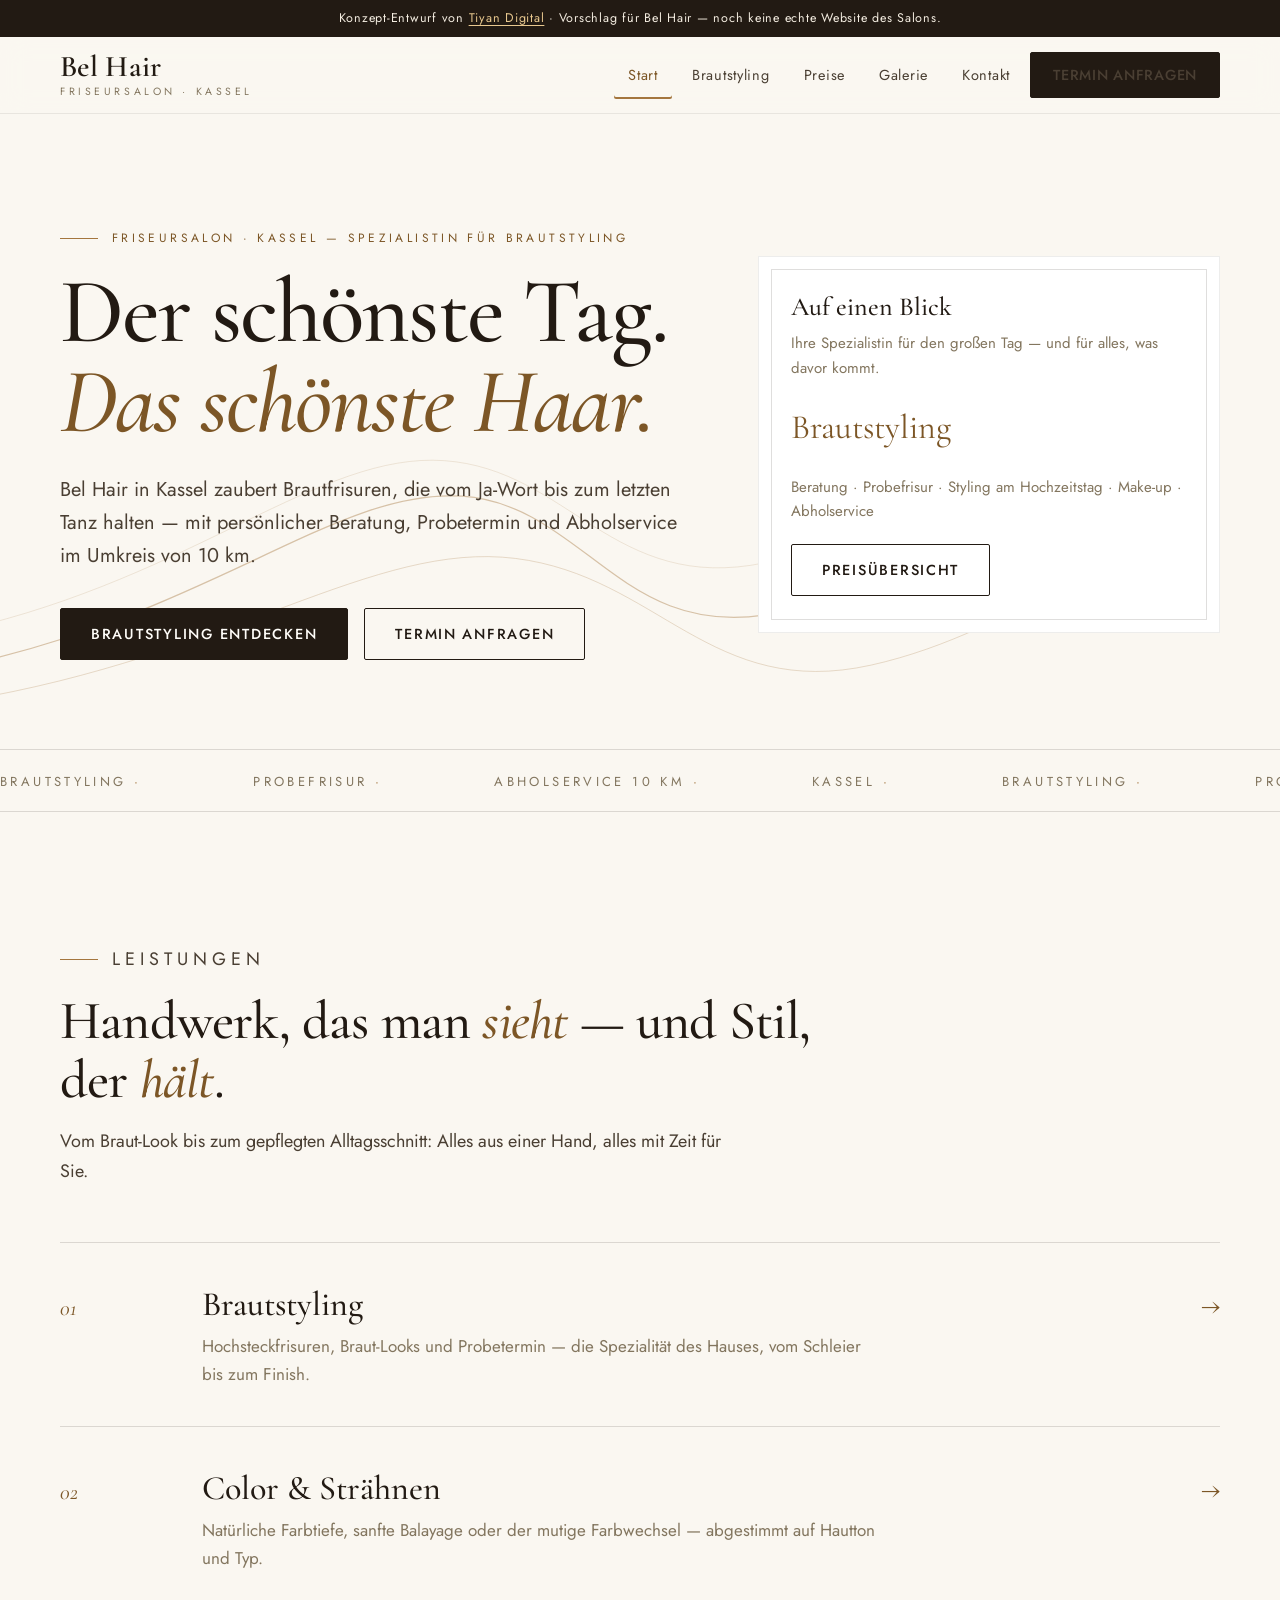
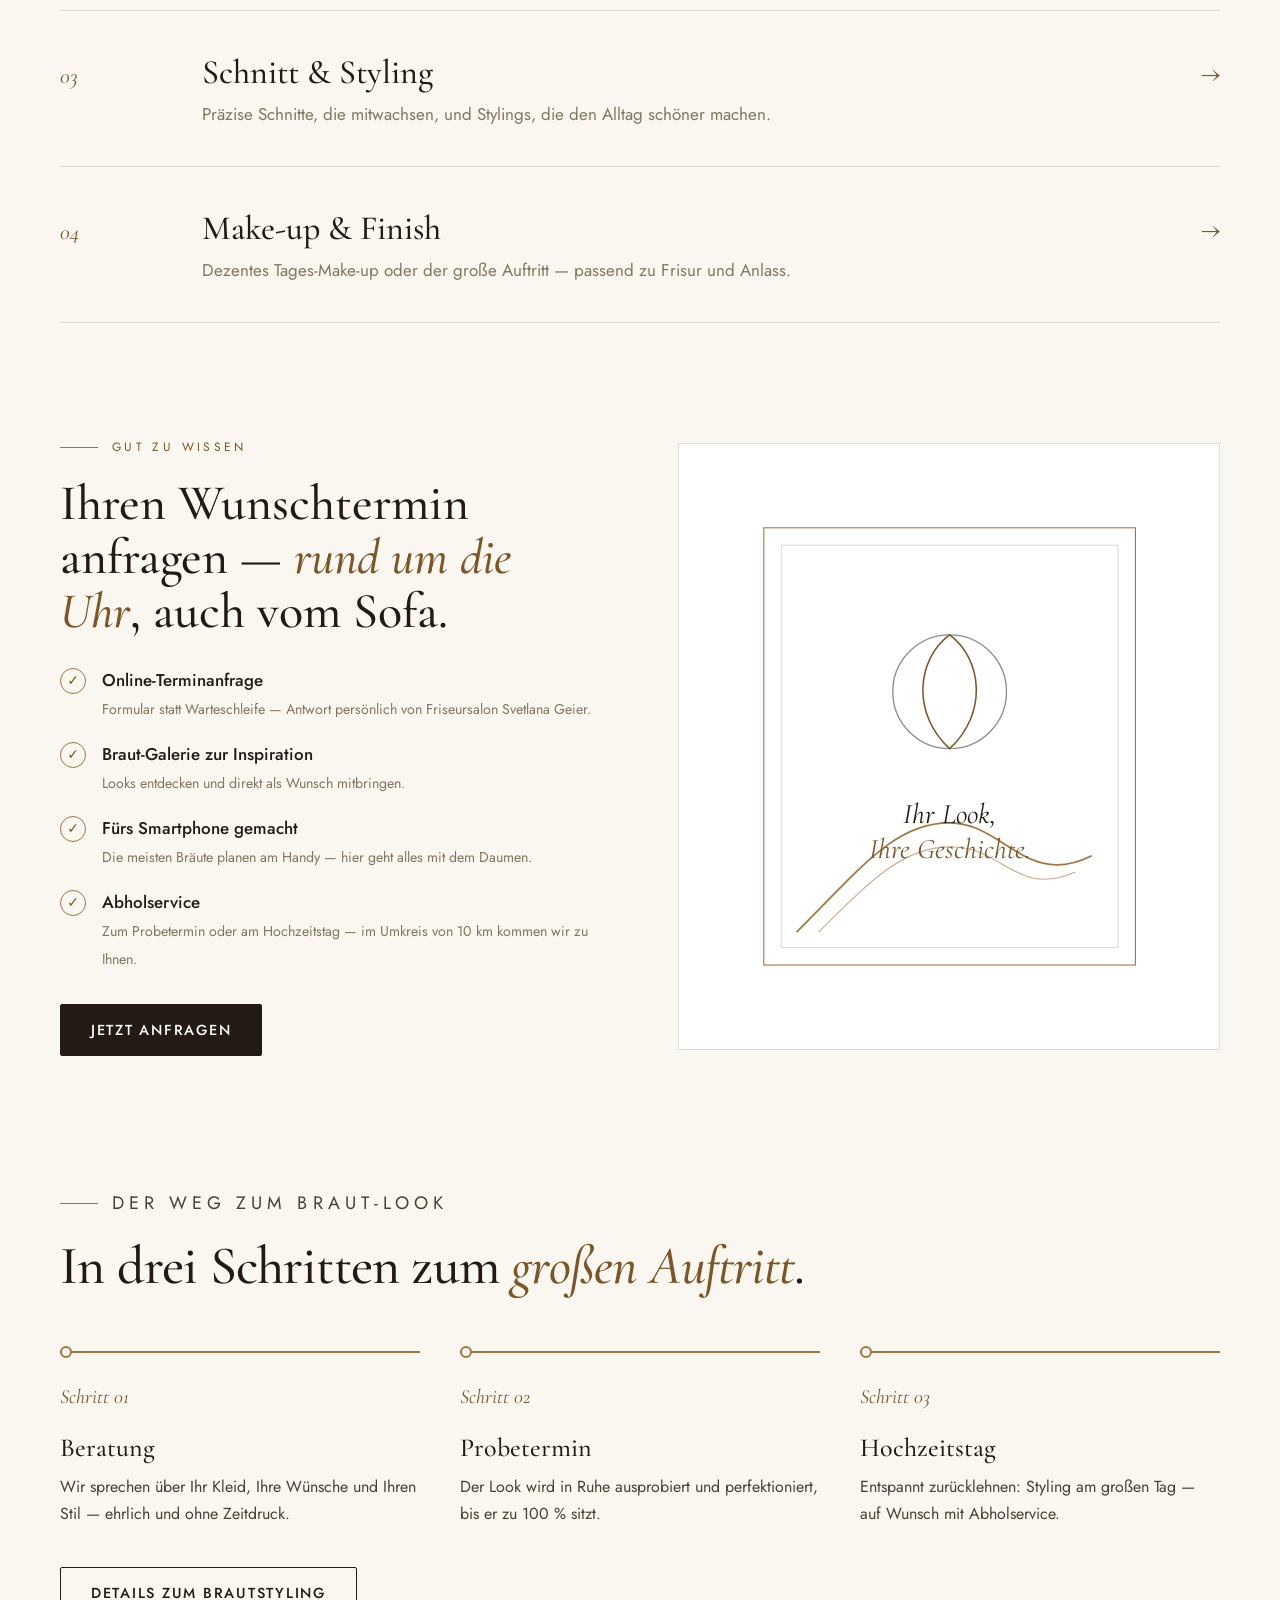
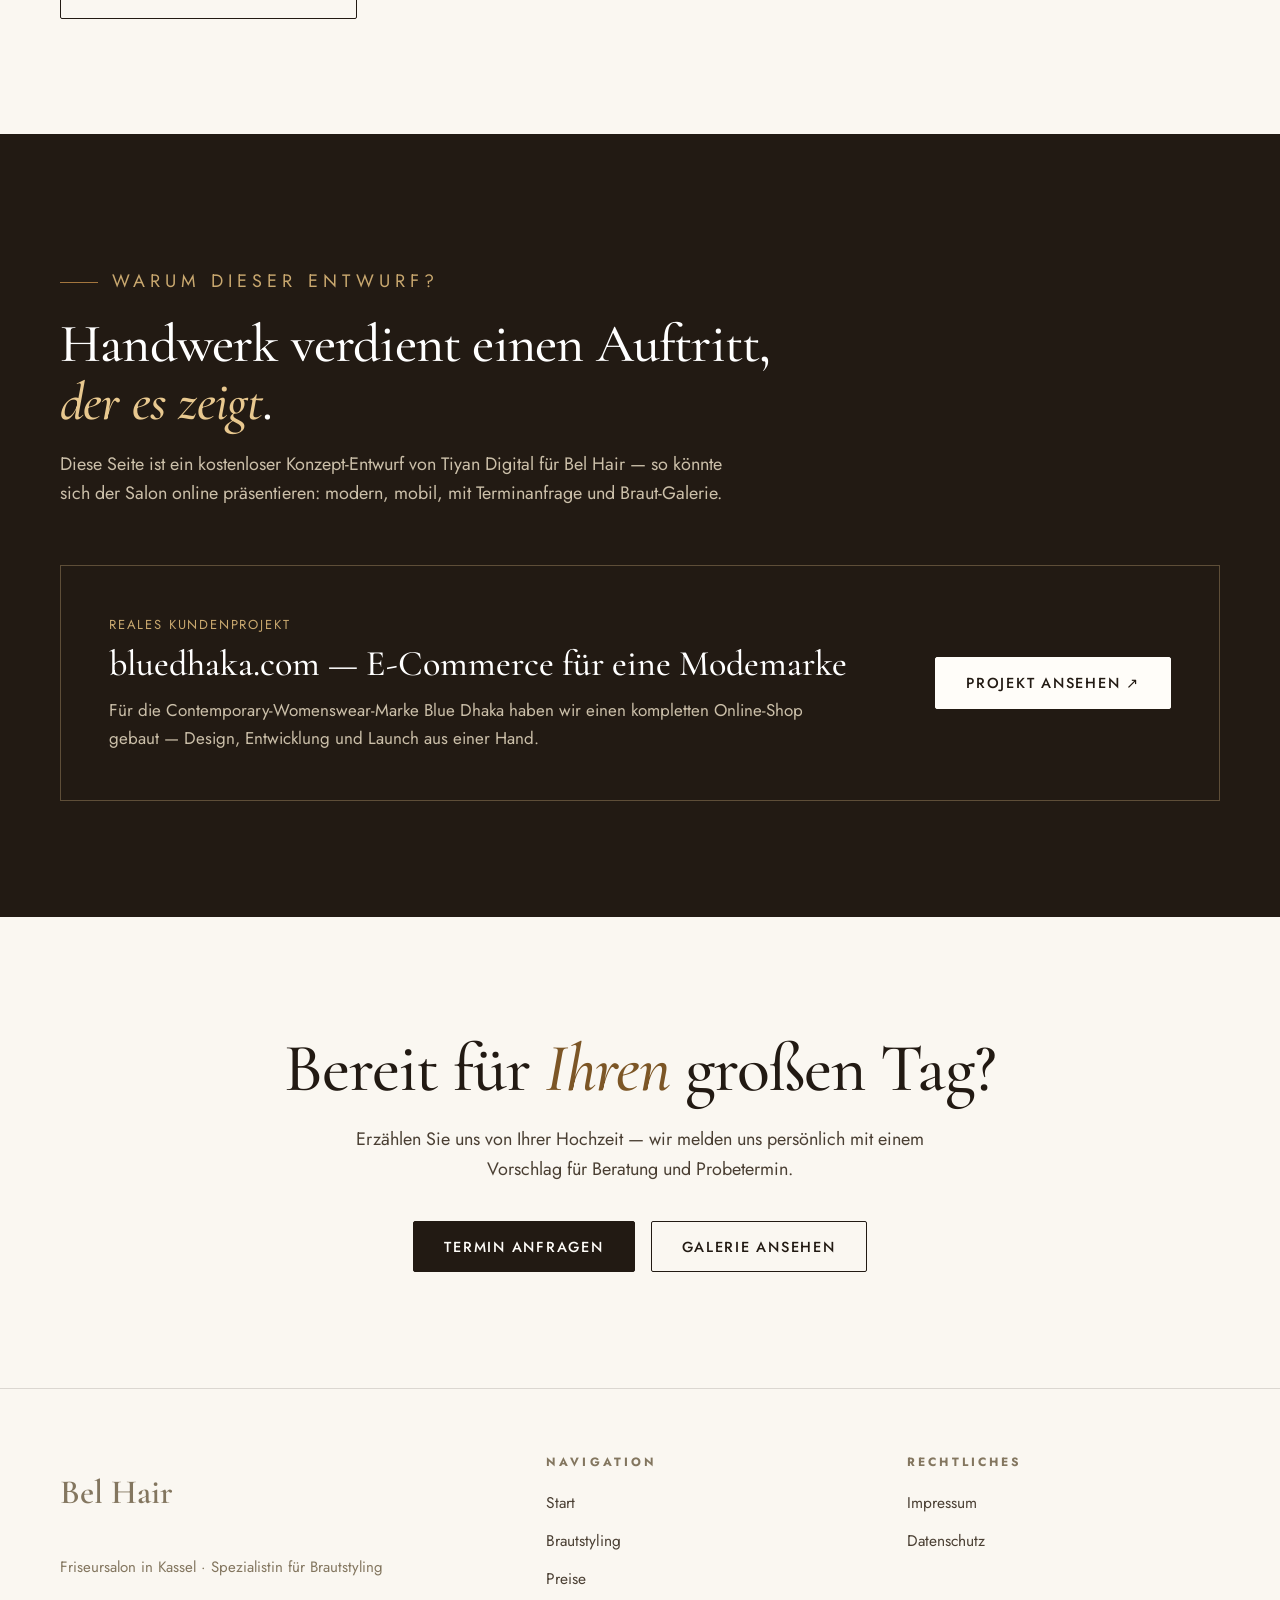
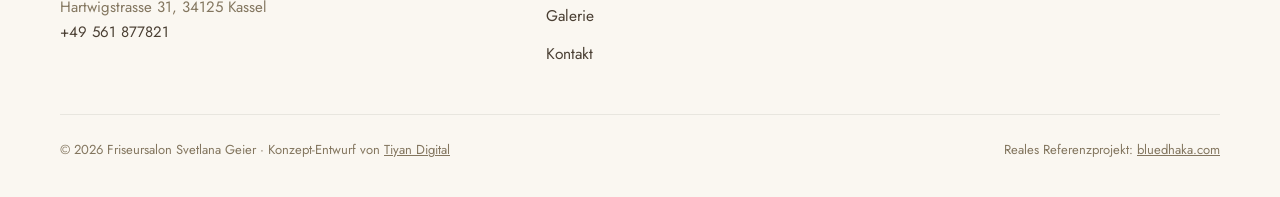
==== index.html @ 2c3a8750 "Bel Hair Kassel proposal site — bridal redesign demo (Tiyan Digital concept)" ====
<!DOCTYPE html>
<html lang="de">
<head>
<meta charset="UTF-8">
<meta name="viewport" content="width=device-width, initial-scale=1.0">
<title>{{BRAND}} — Brautstyling & Friseursalon in Kassel</title>
<meta name="description" content="Bel Hair in Kassel: Spezialistin für Brautstyling. Hochsteckfrisuren, Color und Styling mit persönlicher Beratung, Probetermin und Abholservice im Umkreis von 10 km.">
<link rel="preconnect" href="https://fonts.googleapis.com">
<link rel="preconnect" href="https://fonts.gstatic.com" crossorigin>
<link href="https://fonts.googleapis.com/css2?family=Cormorant+Garamond:ital,wght@0,500;0,600;1,500;1,600&family=Jost:wght@400;500;600&display=swap" rel="stylesheet">
<link rel="stylesheet" href="assets/css/style.css">
</head>
<body>

<div class="concept-bar">
  Konzept-Entwurf von <a href="https://tiyandegital.com" rel="noopener">Tiyan Digital</a> · Vorschlag für <span data-brand="name">Bel Hair</span> — noch keine echte Website des Salons.
</div>

<header class="site-header">
  <div class="wrap bar">
    <a class="brand" href="index.html" aria-label="Zur Startseite">
      <span class="name" data-brand="name">Bel Hair</span>
      <span class="sub">Friseursalon · Kassel</span>
    </a>
    <button class="nav-toggle" aria-expanded="false" aria-controls="mainnav" aria-label="Menü öffnen">
      <span></span><span></span><span></span>
    </button>
    <nav class="nav" id="mainnav" aria-label="Hauptnavigation">
      <a href="index.html" aria-current="page">Start</a>
      <a href="brautstyling.html">Brautstyling</a>
      <a href="preise.html">Preise</a>
      <a href="galerie.html">Galerie</a>
      <a href="kontakt.html">Kontakt</a>
      <a class="btn" href="kontakt.html#termin">Termin anfragen</a>
    </nav>
  </div>
</header>

<main>
  <!-- ============ HERO — "Der Schleier" ============ -->
  <section class="hero" aria-label="Willkommen">
    <svg class="hero-veil" viewBox="0 0 1440 700" preserveAspectRatio="xMidYMid slice" aria-hidden="true">
      <path d="M-40,620 C240,560 380,420 520,430 C660,440 700,600 880,560 C1060,520 1180,380 1480,360"/>
      <path d="M-40,660 C260,610 420,480 580,500 C740,520 800,660 980,620 C1160,580 1280,450 1480,430"/>
      <path d="M-40,580 C220,520 360,380 500,390 C640,400 690,540 860,505 C1030,470 1150,330 1480,310"/>
    </svg>
    <div class="wrap hero-grid">
      <div>
        <p class="eyebrow reveal">Friseursalon · Kassel — Spezialistin für Brautstyling</p>
        <h1 class="reveal" data-d="1">Der schönste Tag.<br><em>Das schönste Haar.</em></h1>
        <p class="lede reveal" data-d="2"><span data-brand="name">Bel Hair</span> in Kassel zaubert Brautfrisuren, die vom Ja-Wort bis zum letzten Tanz halten — mit persönlicher Beratung, Probetermin und Abholservice im Umkreis von <span data-brand="pickup">10 km</span>.</p>
        <div class="hero-ctas reveal" data-d="3">
          <a class="btn" href="brautstyling.html">Brautstyling entdecken</a>
          <a class="btn btn--ghost" href="kontakt.html#termin">Termin anfragen</a>
        </div>
      </div>
      <aside class="hero-card reveal" data-d="2" aria-label="Auf einen Blick">
        <span class="frame" aria-hidden="true"></span>
        <h3>Auf einen Blick</h3>
        <p>Ihre Spezialistin für den großen Tag — und für alles, was davor kommt.</p>
        <p class="big">Brautstyling</p>
        <p>Beratung · Probefrisur · Styling am Hochzeitstag · Make-up · Abholservice</p>
        <a class="btn btn--ghost" href="preise.html">Preisübersicht</a>
      </aside>
    </div>
  </section>

  <!-- ============ quiet strip ============ -->
  <div class="strip" aria-hidden="true">
    <div class="track">
      <span>Brautstyling <i>·</i></span><span>Probefrisur <i>·</i></span><span>Abholservice <span data-brand="pickup">10 km</span> <i>·</i></span><span>Kassel <i>·</i></span>
      <span>Brautstyling <i>·</i></span><span>Probefrisur <i>·</i></span><span>Abholservice <span data-brand="pickup">10 km</span> <i>·</i></span><span>Kassel <i>·</i></span>
    </div>
  </div>

  <!-- ============ LEISTUNGEN ============ -->
  <section aria-label="Leistungen">
    <div class="wrap">
      <div class="sec-head reveal">
        <p class="eyebrow">Leistungen</p>
        <h2>Handwerk, das man <em>sieht</em> — und Stil, der <em>hält</em>.</h2>
        <p>Vom Braut-Look bis zum gepflegten Alltagsschnitt: Alles aus einer Hand, alles mit Zeit für Sie.</p>
      </div>
      <div class="svc reveal">
        <a class="svc-row" href="brautstyling.html">
          <span class="svc-num">01</span>
          <div><h3>Brautstyling</h3><p>Hochsteckfrisuren, Braut-Looks und Probetermin — die Spezialität des Hauses, vom Schleier bis zum Finish.</p></div>
          <span class="svc-arrow" aria-hidden="true">→</span>
        </a>
        <a class="svc-row" href="preise.html">
          <span class="svc-num">02</span>
          <div><h3>Color &amp; Strähnen</h3><p>Natürliche Farbtiefe, sanfte Balayage oder der mutige Farbwechsel — abgestimmt auf Hautton und Typ.</p></div>
          <span class="svc-arrow" aria-hidden="true">→</span>
        </a>
        <a class="svc-row" href="preise.html">
          <span class="svc-num">03</span>
          <div><h3>Schnitt &amp; Styling</h3><p>Präzise Schnitte, die mitwachsen, und Stylings, die den Alltag schöner machen.</p></div>
          <span class="svc-arrow" aria-hidden="true">→</span>
        </a>
        <a class="svc-row" href="brautstyling.html#makeup">
          <span class="svc-num">04</span>
          <div><h3>Make-up &amp; Finish</h3><p>Dezentes Tages-Make-up oder der große Auftritt — passend zu Frisur und Anlass.</p></div>
          <span class="svc-arrow" aria-hidden="true">→</span>
        </a>
      </div>
    </div>
  </section>

  <!-- ============ WARUM MODERN / MOBIL ============ -->
  <section aria-label="Gut zu wissen" style="padding-top:0">
    <div class="wrap split">
      <div class="reveal">
        <p class="eyebrow">Gut zu wissen</p>
        <h2 style="font-size:clamp(32px,4.2vw,50px)">Ihren Wunschtermin anfragen — <em style="font-style:italic;color:var(--accent-deep)">rund um die Uhr</em>, auch vom Sofa.</h2>
        <ul class="check-list">
          <li><span class="tick" aria-hidden="true">✓</span><div><strong>Online-Terminanfrage</strong><small>Formular statt Warteschleife — Antwort persönlich von <span data-brand="legal">Svetlana Geier</span>.</small></div></li>
          <li><span class="tick" aria-hidden="true">✓</span><div><strong>Braut-Galerie zur Inspiration</strong><small>Looks entdecken und direkt als Wunsch mitbringen.</small></div></li>
          <li><span class="tick" aria-hidden="true">✓</span><div><strong>Fürs Smartphone gemacht</strong><small>Die meisten Bräute planen am Handy — hier geht alles mit dem Daumen.</small></div></li>
          <li><span class="tick" aria-hidden="true">✓</span><div><strong>Abholservice</strong><small>Zum Probetermin oder am Hochzeitstag — im Umkreis von <span data-brand="pickup">10 km</span> kommen wir zu Ihnen.</small></div></li>
        </ul>
        <p style="margin-top:32px"><a class="btn" href="kontakt.html#termin">Jetzt anfragen</a></p>
      </div>
      <div class="art reveal" data-d="1" aria-hidden="true">
        <svg viewBox="0 0 400 460">
          <rect x="30" y="30" width="340" height="400" fill="none" stroke="#a4763e" stroke-width="1"/>
          <rect x="46" y="46" width="308" height="368" fill="none" stroke="#221a13" stroke-opacity=".15"/>
          <path d="M60,400 C120,340 150,300 200,300 C250,300 270,360 330,330" fill="none" stroke="#a4763e" stroke-width="1.6"/>
          <path d="M80,400 C130,350 160,320 205,322 C250,324 262,368 315,345" fill="none" stroke="#a4763e" stroke-width="1" opacity=".6"/>
          <circle cx="200" cy="180" r="52" fill="none" stroke="#221a13" stroke-width="1.2" opacity=".5"/>
          <path d="M200,128 C170,150 165,200 200,232 C235,200 230,150 200,128 Z" fill="none" stroke="#7c5626" stroke-width="1.4"/>
          <text x="200" y="300" text-anchor="middle" font-family="Cormorant Garamond, Georgia, serif" font-size="26" font-style="italic" fill="#221a13">Ihr Look,</text>
          <text x="200" y="332" text-anchor="middle" font-family="Cormorant Garamond, Georgia, serif" font-size="26" font-style="italic" fill="#7c5626">Ihre Geschichte.</text>
        </svg>
      </div>
    </div>
  </section>

  <!-- ============ ABLAUF teaser ============ -->
  <section aria-label="So läuft es ab" style="padding-top:0">
    <div class="wrap">
      <div class="sec-head reveal">
        <p class="eyebrow">Der Weg zum Braut-Look</p>
        <h2>In drei Schritten zum <em>großen Auftritt</em>.</h2>
      </div>
      <div class="steps">
        <div class="step reveal"><p class="n">Schritt 01</p><h3>Beratung</h3><p>Wir sprechen über Ihr Kleid, Ihre Wünsche und Ihren Stil — ehrlich und ohne Zeitdruck.</p></div>
        <div class="step reveal" data-d="1"><p class="n">Schritt 02</p><h3>Probetermin</h3><p>Der Look wird in Ruhe ausprobiert und perfektioniert, bis er zu 100&nbsp;% sitzt.</p></div>
        <div class="step reveal" data-d="2"><p class="n">Schritt 03</p><h3>Hochzeitstag</h3><p>Entspannt zurücklehnen: Styling am großen Tag — auf Wunsch mit Abholservice.</p></div>
      </div>
      <p class="reveal" style="margin-top:40px"><a class="btn btn--ghost" href="brautstyling.html">Details zum Brautstyling</a></p>
    </div>
  </section>

  <!-- ============ PROOF ============ -->
  <section class="proof" aria-label="Über diesen Entwurf">
    <div class="wrap">
      <div class="sec-head reveal">
        <p class="eyebrow" style="color:#c9a86f">Warum dieser Entwurf?</p>
        <h2>Handwerk verdient einen Auftritt, <em>der es zeigt</em>.</h2>
        <p>Diese Seite ist ein kostenloser Konzept-Entwurf von Tiyan Digital für <span data-brand="name">Bel Hair</span> — so könnte sich der Salon online präsentieren: modern, mobil, mit Terminanfrage und Braut-Galerie.</p>
      </div>
      <div class="proof-card reveal">
        <div>
          <span class="src">Reales Kundenprojekt</span>
          <h3>bluedhaka.com — E-Commerce für eine Modemarke</h3>
          <p>Für die Contemporary-Womenswear-Marke Blue Dhaka haben wir einen kompletten Online-Shop gebaut — Design, Entwicklung und Launch aus einer Hand.</p>
        </div>
        <a class="btn btn--light" href="https://bluedhaka.com" target="_blank" rel="noopener">Projekt ansehen ↗</a>
      </div>
    </div>
  </section>

  <!-- ============ FINAL CTA ============ -->
  <section class="final" aria-label="Kontakt aufnehmen">
    <div class="wrap">
      <h2 class="reveal">Bereit für <em>Ihren</em> großen Tag?</h2>
      <p class="reveal" data-d="1">Erzählen Sie uns von Ihrer Hochzeit — wir melden uns persönlich mit einem Vorschlag für Beratung und Probetermin.</p>
      <div class="row reveal" data-d="2">
        <a class="btn" href="kontakt.html#termin">Termin anfragen</a>
        <a class="btn btn--ghost" href="galerie.html">Galerie ansehen</a>
      </div>
    </div>
  </section>
</main>

<footer>
  <div class="wrap">
    <div class="foot-grid">
      <div class="foot-brand">
        <p class="name" data-brand="name">Bel Hair</p>
        <p data-brand="tagline">Friseursalon in Kassel · Spezialistin für Brautstyling</p>
        <p style="margin-top:16px"><span data-brand="address">Hartwigstrasse 31</span>, <span data-brand="city">34125 Kassel</span><br><a href="tel:+49561877821" data-brand="phone">+49 561 877821</a></p>
      </div>
      <div>
        <h4>Navigation</h4>
        <ul>
          <li><a href="index.html">Start</a></li>
          <li><a href="brautstyling.html">Brautstyling</a></li>
          <li><a href="preise.html">Preise</a></li>
          <li><a href="galerie.html">Galerie</a></li>
          <li><a href="kontakt.html">Kontakt</a></li>
        </ul>
      </div>
      <div>
        <h4>Rechtliches</h4>
        <ul>
          <li><a href="impressum.html">Impressum</a></li>
          <li><a href="datenschutz.html">Datenschutz</a></li>
        </ul>
      </div>
    </div>
    <div class="foot-base">
      <span>© <span data-year>2026</span> <span data-brand="legal">Friseursalon Svetlana Geier</span> · Konzept-Entwurf von <a href="https://tiyandegital.com" rel="noopener">Tiyan Digital</a></span>
      <span>Reales Referenzprojekt: <a href="https://bluedhaka.com" target="_blank" rel="noopener">bluedhaka.com</a></span>
    </div>
  </div>
</footer>

<script src="assets/js/config.js"></script>
<script src="assets/js/main.js"></script>
</body>
</html>
---- assets/css/style.css ----
/* ============================================================
   Bel Hair — Friseursalon Kassel · Konzept-Entwurf (Tiyan Digital)
   Design tokens + shared styles.
   Mood: romantic editorial elegance. Signature: hand-drawn gold
   line-art ("Der Schleier") over oversized italic serif type.
   ============================================================ */

:root{
  /* colour tokens — 1 bg + 1 fg + 2 greys + 1 accent */
  --bg:        #faf7f1;   /* ivory */
  --surface:   #ffffff;
  --ink:       #221a13;   /* warm near-black */
  --ink-soft:  #4a3f33;
  --muted:     #83765f;
  --line:      rgba(34,26,19,.14);
  --line-soft: rgba(34,26,19,.08);
  --accent:    #a4763e;   /* bronze gold — decorative only */
  --accent-deep:#7c5626;  /* bronze gold — text-safe (≥4.5:1 on ivory) */
  --accent-ink:#fffdf9;
  --good:      #3f6b4f;

  /* type */
  --font-display: "Cormorant Garamond", "Playfair Display", Georgia, "Times New Roman", serif;
  --font-body: "Jost", "Segoe UI", system-ui, -apple-system, sans-serif;

  /* spacing */
  --pad: 24px;
  --section-y: clamp(72px, 9vw, 128px);
  --radius: 2px; /* sharp editorial corners */

  /* motion */
  --ease-out: cubic-bezier(0.16, 1, 0.3, 1);
  --ease-state: cubic-bezier(0.4, 0, 0.2, 1);
}

/* ---------- reset / base ---------- */
*,*::before,*::after{ box-sizing:border-box; }
html{ scroll-behavior:smooth; }
html,body{ overflow-x:clip; }
body{
  margin:0;
  background:var(--bg);
  color:var(--ink);
  font-family:var(--font-body);
  font-size:17px;
  line-height:1.65;
  -webkit-font-smoothing:antialiased;
}
::selection{ background:var(--accent); color:#fff; }
img,svg{ max-width:100%; display:block; }
a{ color:inherit; }
h1,h2,h3{ font-family:var(--font-display); font-weight:500; line-height:1.08; margin:0; }
p{ margin:0 0 1em; }
p:last-child{ margin-bottom:0; }

/* ---------- layout primitives ---------- */
.wrap{ width:min(1160px, 100% - 48px); margin-inline:auto; }
section{ padding-block:var(--section-y); }
.eyebrow{
  font-family:var(--font-body); font-size:12px; letter-spacing:.28em;
  text-transform:uppercase; color:var(--accent-deep); margin-bottom:18px;
  display:flex; align-items:center; gap:14px;
}
.eyebrow::before{ content:""; width:38px; height:1px; background:var(--accent); flex:none; }

/* ---------- concept banner (proposal label — remove when live) ---------- */
.concept-bar{
  background:var(--ink); color:#f4ede1;
  font-size:12.5px; letter-spacing:.06em; text-align:center;
  padding:9px 16px; line-height:1.5;
}
.concept-bar a{ color:#e8c88f; text-decoration:underline; text-underline-offset:3px; }

/* ---------- header ---------- */
.site-header{
  position:sticky; top:0; z-index:50;
  background:color-mix(in srgb, var(--bg) 88%, transparent);
  backdrop-filter:blur(14px); -webkit-backdrop-filter:blur(14px);
  border-bottom:1px solid var(--line-soft);
}
.site-header .bar{
  display:flex; align-items:center; justify-content:space-between;
  gap:16px; padding-block:14px;
}
.brand{ text-decoration:none; display:flex; flex-direction:column; line-height:1; }
.brand .name{ font-family:var(--font-display); font-size:30px; font-weight:600; letter-spacing:.01em; }
.brand .sub{ font-size:10.5px; letter-spacing:.34em; text-transform:uppercase; color:var(--muted); margin-top:5px; }
.nav{ display:flex; align-items:center; gap:6px; }
.nav a{
  text-decoration:none; font-size:14.5px; letter-spacing:.05em;
  padding:12px 14px; border-radius:2px; color:var(--ink-soft);
}
.nav a:hover{ color:var(--ink); background:rgba(34,26,19,.05); }
.nav a[aria-current="page"]{ color:var(--accent-deep); box-shadow:inset 0 -2px 0 var(--accent); }
.btn{
  display:inline-flex; align-items:center; justify-content:center; gap:10px;
  min-height:48px; padding:13px 30px;
  background:var(--ink); color:var(--accent-ink);
  font-size:14.5px; letter-spacing:.12em; text-transform:uppercase; text-decoration:none;
  border:1px solid var(--ink); border-radius:var(--radius);
  transition:transform .25s var(--ease-state), background .25s var(--ease-state), color .25s var(--ease-state);
  cursor:pointer; font-family:var(--font-body); font-weight:500;
}
.btn:hover{ background:transparent; color:var(--ink); transform:translateY(-1px); }
.btn:active{ transform:scale(.97); }
.btn--ghost{ background:transparent; color:var(--ink); }
.btn--ghost:hover{ background:var(--ink); color:var(--accent-ink); }
.btn--light{ background:var(--accent-ink); color:var(--ink); border-color:var(--accent-ink); }
.btn--light:hover{ background:transparent; color:var(--accent-ink); }
.nav .btn{ min-height:44px; padding:10px 22px; }
.nav-toggle{ display:none; background:none; border:0; padding:12px; cursor:pointer; }
.nav-toggle span{ display:block; width:24px; height:2px; background:var(--ink); margin:5px 0; transition:.3s var(--ease-state); }

/* ---------- hero (index) — "Der Schleier" signature ---------- */
.hero{
  position:relative; overflow:hidden;
  padding-block:clamp(64px, 9vw, 130px) clamp(56px, 7vw, 110px);
}
.hero-veil{
  position:absolute; inset:0; pointer-events:none; opacity:.55;
}
.hero-veil path{
  fill:none; stroke:var(--accent); stroke-width:1.4; opacity:.75;
  stroke-dasharray:1200; stroke-dashoffset:1200;
  animation:draw 3.2s var(--ease-out) .3s forwards;
}
.hero-veil path:nth-child(2){ animation-delay:.8s; stroke-width:1; opacity:.5; }
.hero-veil path:nth-child(3){ animation-delay:1.2s; stroke-width:.8; opacity:.4; }
@keyframes draw{ to{ stroke-dashoffset:0; } }
.hero-grid{ position:relative; display:grid; grid-template-columns:1.25fr .9fr; gap:56px; align-items:center; }
.hero h1{
  font-size:clamp(44px, 7.2vw, 92px);
  letter-spacing:-0.02em; line-height:.98; font-weight:500;
}
.hero h1 em{ font-style:italic; color:var(--accent-deep); }
.hero .lede{ font-size:clamp(17px, 1.6vw, 20px); color:var(--ink-soft); max-width:34em; margin:26px 0 36px; }
.hero-ctas{ display:flex; gap:16px; flex-wrap:wrap; }
.hero-card{
  background:var(--surface); border:1px solid var(--line-soft);
  padding:36px 32px; position:relative;
}
.hero-card .frame{ position:absolute; inset:12px; border:1px solid var(--line); pointer-events:none; }
.hero-card h3{ font-size:26px; margin-bottom:10px; }
.hero-card p{ color:var(--muted); font-size:15px; margin-bottom:20px; }
.hero-card .big{ font-family:var(--font-display); font-size:34px; color:var(--accent-deep); margin:4px 0 18px; }

/* quiet strip */
.strip{
  border-block:1px solid var(--line);
  padding:16px 0; overflow:hidden; white-space:nowrap;
}
.strip .track{ display:inline-flex; gap:56px; animation:marquee 26s linear infinite; }
.strip span{ font-size:13px; letter-spacing:.26em; text-transform:uppercase; color:var(--muted); }
.strip span i{ color:var(--accent); font-style:normal; margin-right:56px; }
@keyframes marquee{ to{ transform:translateX(-50%); } }

/* ---------- section headings ---------- */
.sec-head{ max-width:760px; margin-bottom:56px; }
.sec-head h2{ font-size:clamp(32px, 4.4vw, 54px); letter-spacing:-0.015em; }
.sec-head h2 em{ font-style:italic; color:var(--accent-deep); }
.sec-head p{ color:var(--ink-soft); margin-top:18px; font-size:18px; max-width:38em; }

/* ---------- numbered editorial services ---------- */
.svc{ border-top:1px solid var(--line); }
.svc-row{
  display:grid; grid-template-columns:110px 1fr auto; gap:32px; align-items:baseline;
  padding:38px 0; border-bottom:1px solid var(--line);
  text-decoration:none; transition:background .3s var(--ease-state), padding .3s var(--ease-state);
}
.svc-row:hover{ background:rgba(164,118,62,.06); }
.svc-num{ font-family:var(--font-display); font-size:22px; font-style:italic; color:var(--accent-deep); }
.svc-row h3{ font-size:clamp(24px, 3vw, 34px); margin-bottom:8px; }
.svc-row p{ color:var(--muted); max-width:40em; }
.svc-arrow{ font-family:var(--font-display); font-size:30px; color:var(--accent-deep); transition:transform .3s var(--ease-state); }
.svc-row:hover .svc-arrow{ transform:translateX(8px); }

/* ---------- split feature ---------- */
.split{ display:grid; grid-template-columns:1fr 1fr; gap:clamp(40px, 6vw, 90px); align-items:center; }
.split .art{
  border:1px solid var(--line); background:var(--surface);
  padding:clamp(28px, 4vw, 54px); position:relative; min-height:420px;
  display:flex; flex-direction:column; justify-content:center;
}
.split .art svg{ width:100%; height:auto; }
.check-list{ list-style:none; margin:28px 0 0; padding:0; display:grid; gap:18px; }
.check-list li{ display:flex; gap:16px; align-items:flex-start; }
.check-list .tick{
  flex:none; width:26px; height:26px; border:1px solid var(--accent);
  border-radius:50%; display:grid; place-items:center;
  color:var(--accent-deep); font-size:14px; margin-top:2px;
}
.check-list strong{ display:block; font-weight:500; }
.check-list small{ color:var(--muted); }

/* ---------- process timeline (golden thread) ---------- */
.steps{ display:grid; grid-template-columns:repeat(3, 1fr); gap:40px; margin-top:8px; }
.step{ border-top:2px solid var(--accent); padding-top:28px; position:relative; }
.step::before{
  content:""; position:absolute; top:-7px; left:0; width:12px; height:12px;
  border-radius:50%; background:var(--bg); border:2px solid var(--accent);
}
.step .n{ font-family:var(--font-display); font-style:italic; font-size:20px; color:var(--accent-deep); }
.step h3{ font-size:26px; margin:10px 0 12px; }
.step p{ color:var(--ink-soft); font-size:16px; }

/* ---------- packages ---------- */
.packages{ display:grid; grid-template-columns:repeat(3, 1fr); gap:28px; }
.pkg{
  background:var(--surface); border:1px solid var(--line-soft);
  padding:40px 34px; display:flex; flex-direction:column; position:relative;
}
.pkg--featured{ border:1px solid var(--accent); box-shadow:0 24px 60px -30px rgba(164,118,62,.45); }
.pkg .tag{
  position:absolute; top:-14px; left:34px; background:var(--ink); color:var(--accent-ink);
  font-size:11px; letter-spacing:.22em; text-transform:uppercase; padding:7px 14px;
}
.pkg .beispiel{
  display:inline-block; align-self:flex-start;
  font-size:11px; letter-spacing:.2em; text-transform:uppercase;
  color:var(--accent-deep); border:1px dashed var(--accent);
  padding:5px 12px; margin-bottom:18px; border-radius:20px;
}
.pkg h3{ font-size:30px; margin-bottom:6px; }
.pkg .for{ color:var(--muted); font-size:15px; margin-bottom:22px; }
.pkg ul{ list-style:none; margin:0 0 30px; padding:0; display:grid; gap:12px; font-size:15.5px; color:var(--ink-soft); }
.pkg ul li{ padding-left:26px; position:relative; }
.pkg ul li::before{ content:"—"; position:absolute; left:0; color:var(--accent); }
.pkg .btn{ margin-top:auto; }

/* ---------- price tables ---------- */
.notice{
  border:1px solid var(--accent); background:rgba(164,118,62,.08);
  padding:22px 26px; display:flex; gap:18px; align-items:flex-start; margin-bottom:48px;
}
.notice .mark{ flex:none; width:34px; height:34px; border-radius:50%; background:var(--accent); color:#fff; display:grid; place-items:center; font-family:var(--font-display); font-size:20px; font-style:italic; }
.notice p{ font-size:15.5px; color:var(--ink-soft); }
.notice strong{ color:var(--ink); }
.price-group{ margin-bottom:64px; }
.price-group h3{ font-size:30px; margin-bottom:6px; }
.price-group .g-sub{ color:var(--muted); margin-bottom:24px; font-size:15px; }
.price-row{
  display:flex; justify-content:space-between; align-items:baseline; gap:24px;
  padding:20px 4px; border-bottom:1px solid var(--line-soft); font-size:17px;
}
.price-row .what strong{ display:block; font-weight:500; }
.price-row .what small{ color:var(--muted); font-size:14px; }
.price-row .how{ font-family:var(--font-display); font-size:22px; color:var(--accent-deep); white-space:nowrap; }
.price-row .how small{ font-family:var(--font-body); font-size:11px; letter-spacing:.18em; text-transform:uppercase; color:var(--muted); display:block; text-align:right; }

/* ---------- gallery ---------- */
.gal-grid{ display:grid; grid-template-columns:repeat(3, 1fr); gap:24px; }
.gal-card{
  border:1px solid var(--line-soft); background:var(--surface);
  aspect-ratio:3/4; position:relative; overflow:hidden;
  display:flex; align-items:center; justify-content:center;
}
.gal-card svg{ position:absolute; inset:0; width:100%; height:100%; }
.gal-card .ph-label{
  position:absolute; left:16px; right:16px; bottom:16px;
  background:rgba(250,247,241,.92); border:1px solid var(--line);
  padding:12px 16px; font-size:13px; letter-spacing:.14em; text-transform:uppercase;
  color:var(--ink-soft); text-align:center;
}
.gal-card .ph-label b{ display:block; color:var(--accent-deep); font-size:11px; letter-spacing:.24em; margin-bottom:4px; font-weight:600; }
.gal-card--wide{ grid-column:span 2; aspect-ratio:auto; min-height:340px; }
.gal-note{ margin-top:36px; color:var(--muted); font-size:15px; max-width:60em; }

/* ---------- contact ---------- */
.contact-grid{ display:grid; grid-template-columns:.9fr 1.1fr; gap:clamp(40px,6vw,80px); align-items:start; }
.vcard{ background:var(--ink); color:#f2e9d8; padding:clamp(32px,4vw,52px); }
.vcard h2{ color:#fff; font-size:32px; margin-bottom:24px; }
.vcard dl{ margin:0; display:grid; gap:20px; font-size:16px; }
.vcard dt{ font-size:11px; letter-spacing:.26em; text-transform:uppercase; color:#c9a86f; margin-bottom:6px; }
.vcard dd{ margin:0; }
.vcard a{ color:#fff; text-decoration:none; border-bottom:1px solid rgba(201,168,111,.5); }
.vcard a:hover{ border-color:#c9a86f; }
.vcard .bignum{ font-family:var(--font-display); font-size:clamp(28px,3.4vw,40px); }
form.book{ background:var(--surface); border:1px solid var(--line-soft); padding:clamp(28px,4vw,48px); }
.field{ margin-bottom:22px; }
.field label{ display:block; font-size:13px; letter-spacing:.14em; text-transform:uppercase; color:var(--ink-soft); margin-bottom:8px; }
.field label .req{ color:var(--accent-deep); }
.field input,.field select,.field textarea{
  width:100%; font:inherit; font-size:16px; color:var(--ink);
  background:var(--bg); border:1px solid var(--line); border-radius:var(--radius);
  padding:14px 16px; transition:border-color .2s;
}
.field input:focus,.field select:focus,.field textarea:focus,
.field input:focus-visible,.field select:focus-visible,.field textarea:focus-visible{
  outline:2px solid var(--accent); outline-offset:2px; border-color:var(--accent);
}
.field .err{ display:none; color:#a33b2e; font-size:13.5px; margin-top:6px; }
.field.invalid .err{ display:block; }
.field.invalid input,.field.invalid textarea{ border-color:#a33b2e; }
.consent{ display:flex; gap:14px; align-items:flex-start; font-size:14.5px; color:var(--ink-soft); margin:26px 0; }
.consent input{ width:22px; height:22px; margin-top:2px; flex:none; accent-color:var(--accent-deep); }
.consent .err{ display:none; color:#a33b2e; font-size:13.5px; margin:6px 0 0; }
.consent.invalid .err{ display:block; }
.form-note{ font-size:13px; color:var(--muted); margin-top:16px; }
.form-ok{
  display:none; border:1px solid var(--accent); background:rgba(164,118,62,.08);
  padding:34px; text-align:center;
}
.form-ok.show{ display:block; }
.form-ok h3{ font-size:30px; margin-bottom:12px; }
.form-ok p{ color:var(--ink-soft); }

/* ---------- proof block ---------- */
.proof{ background:var(--ink); color:#f2e9d8; }
.proof .sec-head h2{ color:#fff; }
.proof .sec-head h2 em{ color:#e8c88f; font-style:italic; }
.proof .sec-head p{ color:#cbbfa9; }
.proof-card{
  border:1px solid rgba(232,200,143,.3); padding:clamp(28px,4vw,48px);
  display:grid; grid-template-columns:1fr auto; gap:32px; align-items:center;
}
.proof-card h3{ color:#fff; font-size:clamp(26px,3vw,36px); margin-bottom:12px; }
.proof-card p{ color:#cbbfa9; max-width:44em; }
.proof-card .src{ font-size:13px; letter-spacing:.14em; text-transform:uppercase; color:#c9a86f; margin-bottom:10px; display:block; }

/* ---------- final CTA ---------- */
.final{ text-align:center; }
.final h2{ font-size:clamp(36px,5.4vw,68px); letter-spacing:-0.015em; max-width:16em; margin:0 auto 20px; }
.final h2 em{ font-style:italic; color:var(--accent-deep); }
.final p{ color:var(--ink-soft); font-size:18px; max-width:34em; margin:0 auto 36px; }
.final .row{ display:flex; gap:16px; justify-content:center; flex-wrap:wrap; }

/* ---------- footer ---------- */
footer{ border-top:1px solid var(--line); padding:64px 0 36px; background:var(--bg); }
.foot-grid{ display:grid; grid-template-columns:1.4fr 1fr 1fr; gap:48px; margin-bottom:48px; }
.foot-grid h4{ font-family:var(--font-body); font-size:12px; letter-spacing:.26em; text-transform:uppercase; color:var(--muted); margin:0 0 18px; }
.foot-grid ul{ list-style:none; margin:0; padding:0; display:grid; gap:12px; font-size:15.5px; }
.foot-grid a{ text-decoration:none; color:var(--ink-soft); }
.foot-grid a:hover{ color:var(--accent-deep); }
.foot-brand .name{ font-family:var(--font-display); font-size:34px; font-weight:600; }
.foot-brand p{ color:var(--muted); font-size:15px; margin-top:12px; max-width:26em; }
.foot-base{
  border-top:1px solid var(--line-soft); padding-top:24px;
  display:flex; justify-content:space-between; gap:16px; flex-wrap:wrap;
  font-size:13px; color:var(--muted);
}
.foot-base a{ color:var(--muted); }

/* ---------- reveal motion ---------- */
.reveal{ opacity:0; transform:translateY(26px); transition:opacity .8s var(--ease-out), transform .8s var(--ease-out); }
.reveal.in{ opacity:1; transform:none; }
.reveal[data-d="1"]{ transition-delay:.12s; } .reveal[data-d="2"]{ transition-delay:.24s; }
.reveal[data-d="3"]{ transition-delay:.36s; }

/* ---------- legal pages ---------- */
.legal{ max-width:760px; }
.legal h1{ font-size:clamp(34px,4.6vw,56px); margin-bottom:28px; }
.legal h2{ font-size:24px; margin:40px 0 14px; }
.legal p,.legal li{ color:var(--ink-soft); }
.legal ul{ padding-left:20px; }
.placeholder-flag{
  display:inline-block; background:#f6e8c8; border:1px dashed var(--accent-deep);
  color:var(--accent-deep); font-size:13px; padding:4px 12px; border-radius:20px;
  letter-spacing:.06em; margin-bottom:24px;
}

/* ---------- responsive ---------- */
@media (max-width:960px){
  .hero-grid{ grid-template-columns:1fr; gap:40px; }
  .split{ grid-template-columns:1fr; }
  .steps{ grid-template-columns:1fr; gap:28px; }
  .packages{ grid-template-columns:1fr; max-width:560px; margin-inline:auto; }
  .gal-grid{ grid-template-columns:repeat(2, 1fr); }
  .gal-card--wide{ grid-column:span 2; }
  .contact-grid{ grid-template-columns:1fr; }
  .proof-card{ grid-template-columns:1fr; }
  .foot-grid{ grid-template-columns:1fr 1fr; }
  .svc-row{ grid-template-columns:64px 1fr; }
  .svc-arrow{ display:none; }
}
@media (max-width:640px){
  body{ font-size:16px; }
  .wrap{ width:calc(100% - 32px); }
  .nav{
    position:fixed; inset:0 0 0 auto; width:min(320px, 84vw);
    background:var(--bg); flex-direction:column; align-items:stretch;
    padding:90px 28px 28px; gap:4px; border-left:1px solid var(--line);
    transform:translateX(100%); transition:transform .35s var(--ease-state);
    box-shadow:-20px 0 60px rgba(34,26,19,.12);
  }
  .nav.open{ transform:none; }
  .nav a{ font-size:18px; padding:14px 8px; }
  .nav .btn{ margin-top:18px; }
  .nav-toggle{ display:block; position:relative; z-index:60; }
  .nav-toggle[aria-expanded="true"] span:nth-child(1){ transform:translateY(7px) rotate(45deg); }
  .nav-toggle[aria-expanded="true"] span:nth-child(2){ opacity:0; }
  .nav-toggle[aria-expanded="true"] span:nth-child(3){ transform:translateY(-7px) rotate(-45deg); }
  .hero-ctas .btn{ width:100%; }
  .gal-grid{ grid-template-columns:1fr; }
  .gal-card--wide{ grid-column:span 1; }
  .foot-grid{ grid-template-columns:1fr; gap:32px; }
  .price-row{ flex-direction:column; gap:6px; align-items:flex-start; }
  .price-row .how small{ text-align:left; }
  .final .row .btn{ width:100%; }
}

@media (prefers-reduced-motion: reduce){
  *,*::before,*::after{ animation-duration:.01ms !important; transition-duration:.01ms !important; }
  html{ scroll-behavior:auto; }
  .reveal{ opacity:1; transform:none; }
  .hero-veil path{ stroke-dashoffset:0; animation:none; }
  .strip .track{ animation:none; }
}
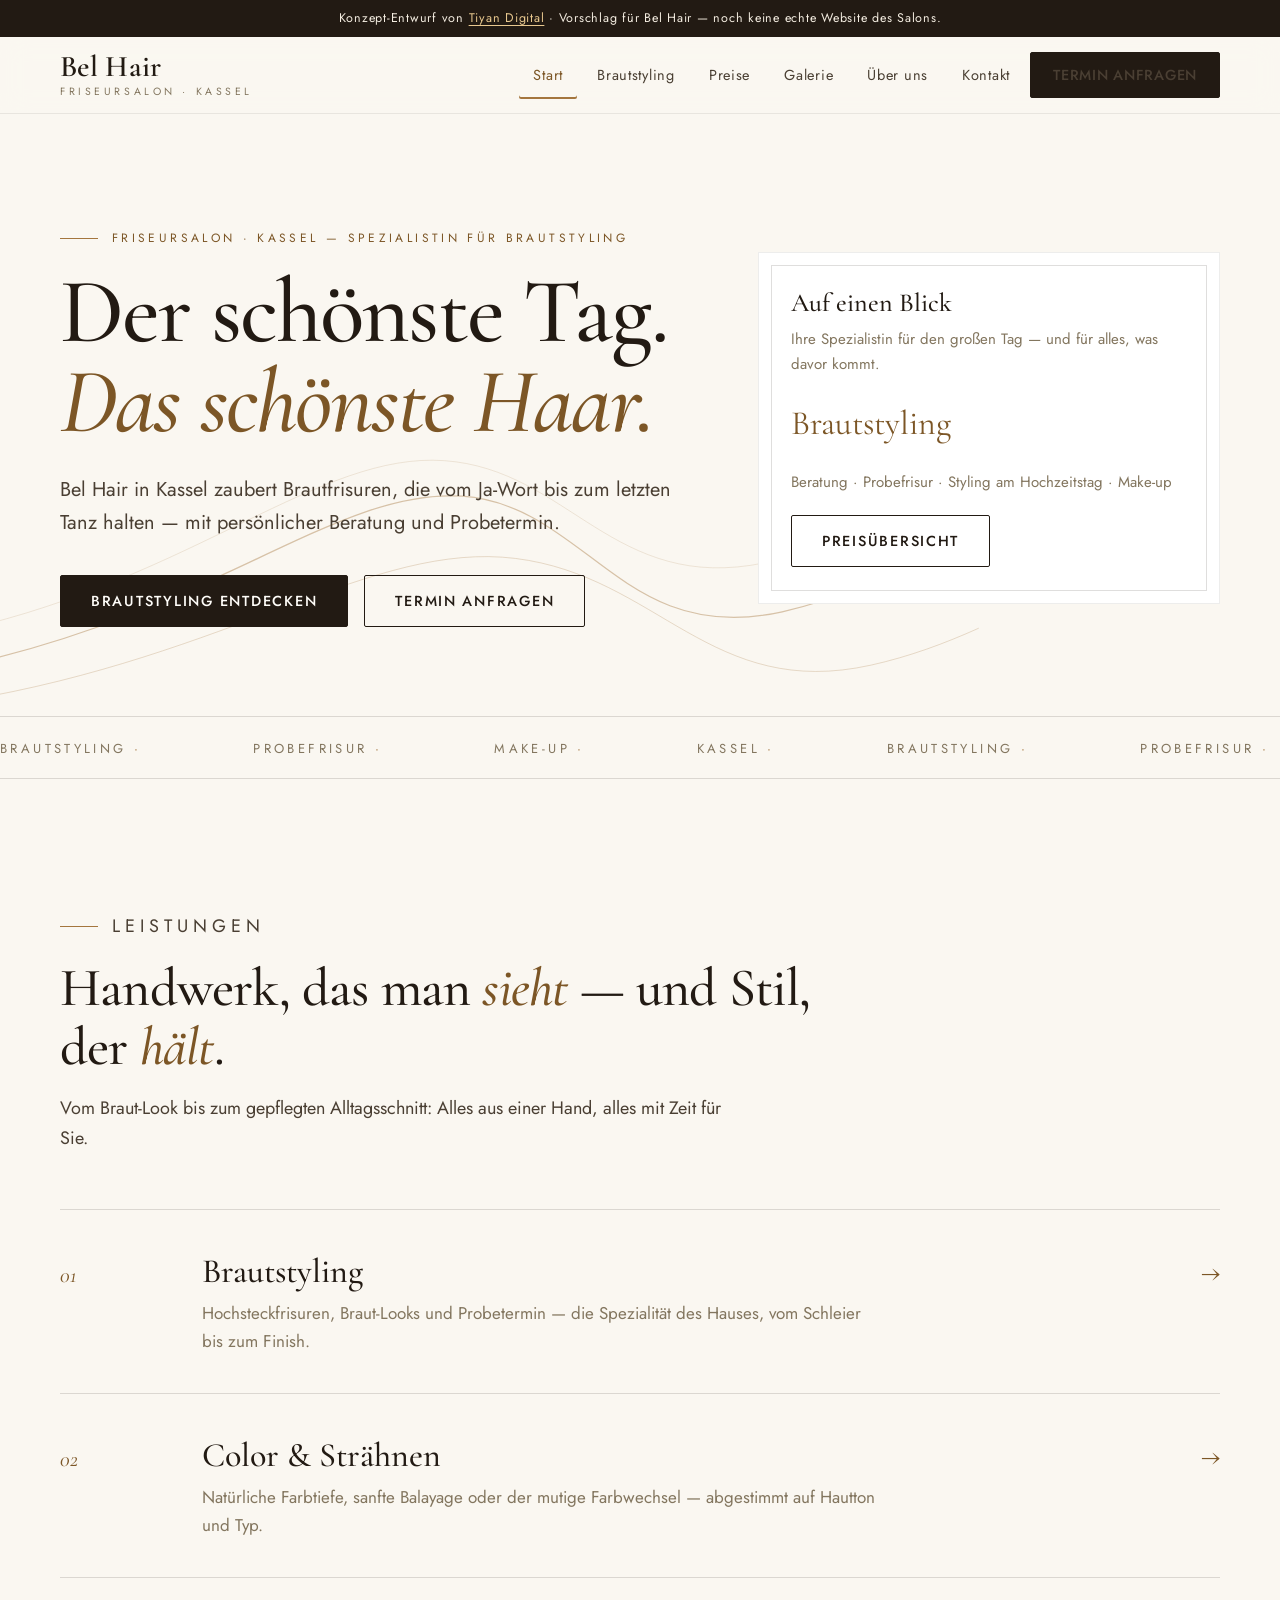
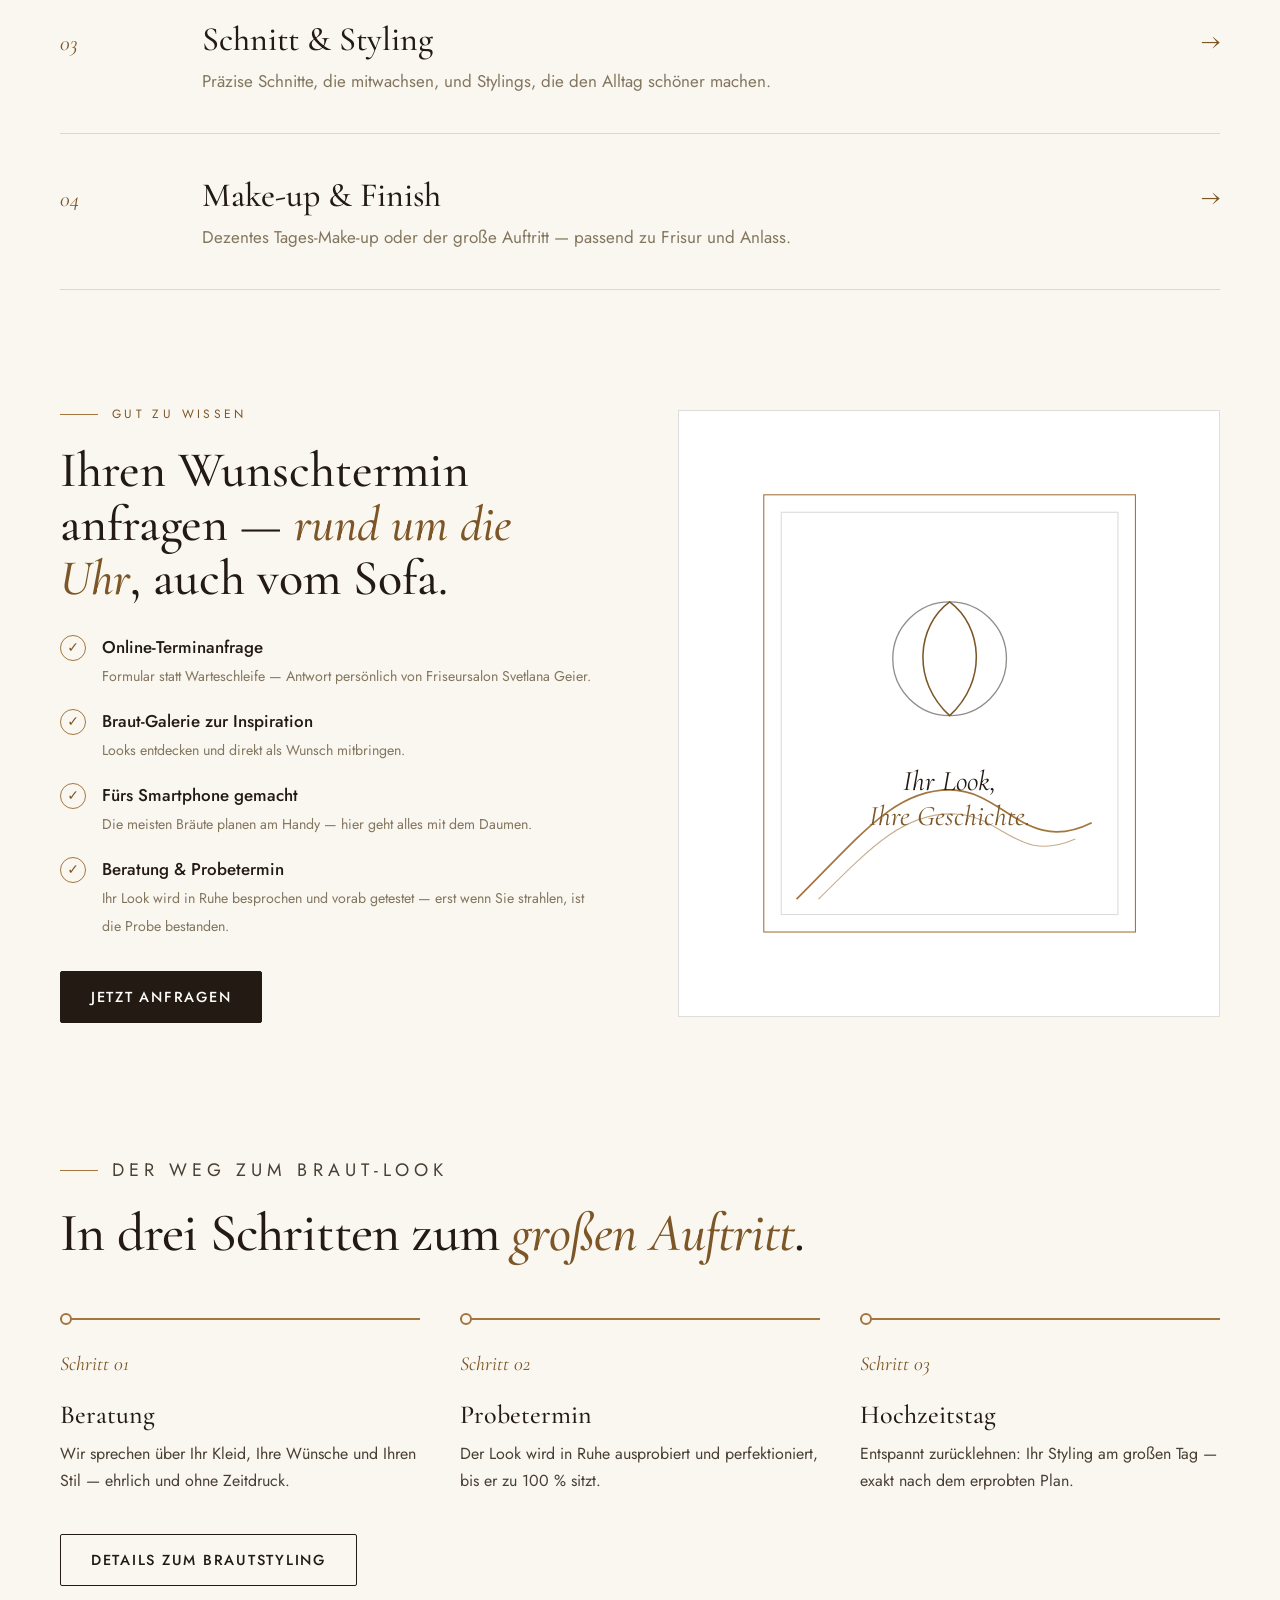
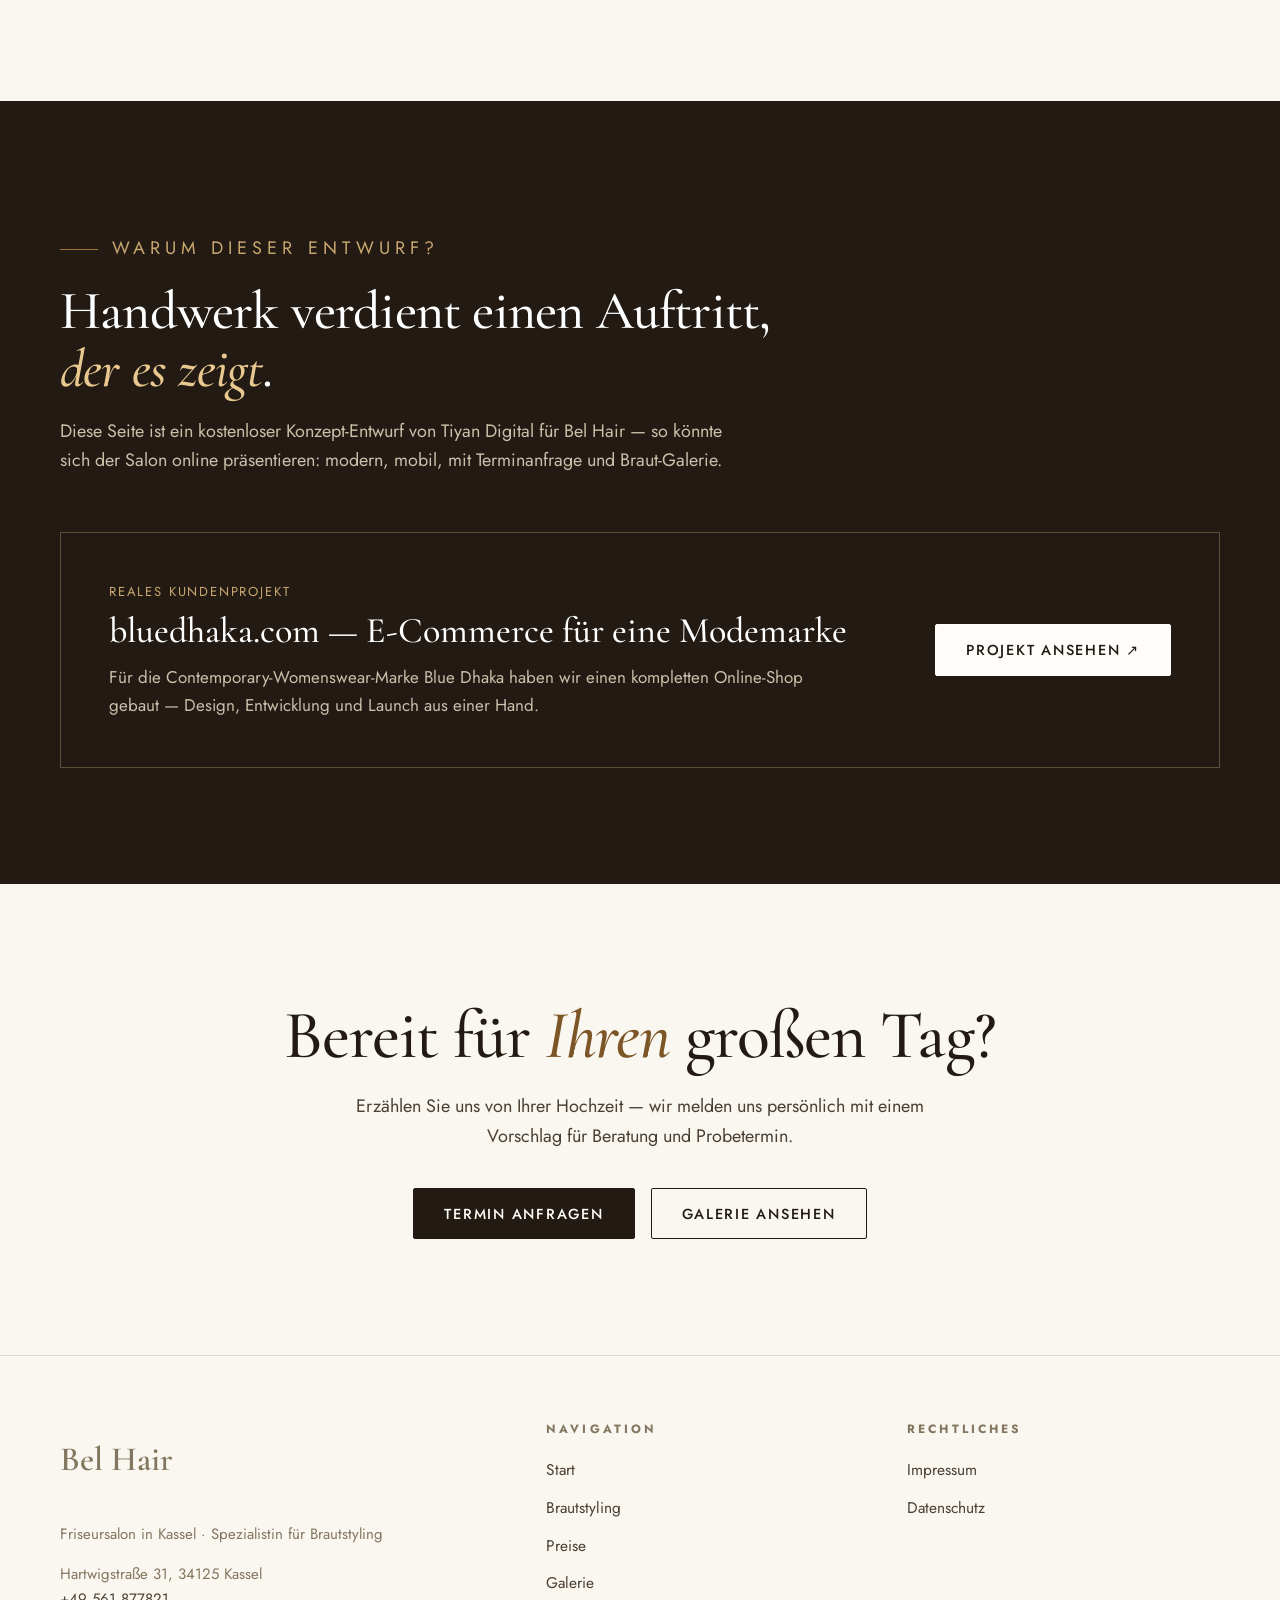
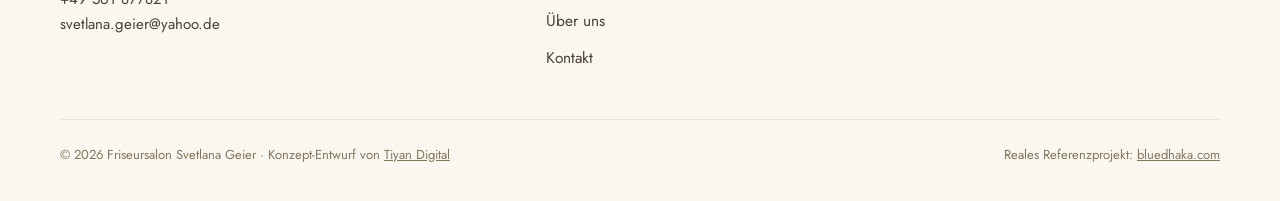
==== commit d82744c2: "Bel Hair Kassel — redesign proposal (honesty fixes + ueber-uns)" ====
--- a/index.html
+++ b/index.html
@@ -1,10 +1,11 @@
 <!DOCTYPE html>
-<html lang="de">
+<html lang="de" class="no-js">
 <head>
 <meta charset="UTF-8">
 <meta name="viewport" content="width=device-width, initial-scale=1.0">
+<script>document.documentElement.className=document.documentElement.className.replace(/\bno-js\b/,"js");</script>
 <title>{{BRAND}} — Brautstyling & Friseursalon in Kassel</title>
-<meta name="description" content="Bel Hair in Kassel: Spezialistin für Brautstyling. Hochsteckfrisuren, Color und Styling mit persönlicher Beratung, Probetermin und Abholservice im Umkreis von 10 km.">
+<meta name="description" content="Bel Hair in Kassel: Spezialistin für Brautstyling. Hochsteckfrisuren, Color und Styling mit persönlicher Beratung und Probetermin.">
 <link rel="preconnect" href="https://fonts.googleapis.com">
 <link rel="preconnect" href="https://fonts.gstatic.com" crossorigin>
 <link href="https://fonts.googleapis.com/css2?family=Cormorant+Garamond:ital,wght@0,500;0,600;1,500;1,600&family=Jost:wght@400;500;600&display=swap" rel="stylesheet">
@@ -30,6 +31,7 @@
       <a href="brautstyling.html">Brautstyling</a>
       <a href="preise.html">Preise</a>
       <a href="galerie.html">Galerie</a>
+      <a href="ueber-uns.html">Über uns</a>
       <a href="kontakt.html">Kontakt</a>
       <a class="btn" href="kontakt.html#termin">Termin anfragen</a>
     </nav>
@@ -48,7 +50,7 @@
       <div>
         <p class="eyebrow reveal">Friseursalon · Kassel — Spezialistin für Brautstyling</p>
         <h1 class="reveal" data-d="1">Der schönste Tag.<br><em>Das schönste Haar.</em></h1>
-        <p class="lede reveal" data-d="2"><span data-brand="name">Bel Hair</span> in Kassel zaubert Brautfrisuren, die vom Ja-Wort bis zum letzten Tanz halten — mit persönlicher Beratung, Probetermin und Abholservice im Umkreis von <span data-brand="pickup">10 km</span>.</p>
+        <p class="lede reveal" data-d="2"><span data-brand="name">Bel Hair</span> in Kassel zaubert Brautfrisuren, die vom Ja-Wort bis zum letzten Tanz halten — mit persönlicher Beratung und Probetermin.</p>
         <div class="hero-ctas reveal" data-d="3">
           <a class="btn" href="brautstyling.html">Brautstyling entdecken</a>
           <a class="btn btn--ghost" href="kontakt.html#termin">Termin anfragen</a>
@@ -59,7 +61,7 @@
         <h3>Auf einen Blick</h3>
         <p>Ihre Spezialistin für den großen Tag — und für alles, was davor kommt.</p>
         <p class="big">Brautstyling</p>
-        <p>Beratung · Probefrisur · Styling am Hochzeitstag · Make-up · Abholservice</p>
+        <p>Beratung · Probefrisur · Styling am Hochzeitstag · Make-up</p>
         <a class="btn btn--ghost" href="preise.html">Preisübersicht</a>
       </aside>
     </div>
@@ -68,8 +70,8 @@
   <!-- ============ quiet strip ============ -->
   <div class="strip" aria-hidden="true">
     <div class="track">
-      <span>Brautstyling <i>·</i></span><span>Probefrisur <i>·</i></span><span>Abholservice <span data-brand="pickup">10 km</span> <i>·</i></span><span>Kassel <i>·</i></span>
-      <span>Brautstyling <i>·</i></span><span>Probefrisur <i>·</i></span><span>Abholservice <span data-brand="pickup">10 km</span> <i>·</i></span><span>Kassel <i>·</i></span>
+      <span>Brautstyling <i>·</i></span><span>Probefrisur <i>·</i></span><span>Make-up <i>·</i></span><span>Kassel <i>·</i></span>
+      <span>Brautstyling <i>·</i></span><span>Probefrisur <i>·</i></span><span>Make-up <i>·</i></span><span>Kassel <i>·</i></span>
     </div>
   </div>
 
@@ -116,7 +118,7 @@
           <li><span class="tick" aria-hidden="true">✓</span><div><strong>Online-Terminanfrage</strong><small>Formular statt Warteschleife — Antwort persönlich von <span data-brand="legal">Svetlana Geier</span>.</small></div></li>
           <li><span class="tick" aria-hidden="true">✓</span><div><strong>Braut-Galerie zur Inspiration</strong><small>Looks entdecken und direkt als Wunsch mitbringen.</small></div></li>
           <li><span class="tick" aria-hidden="true">✓</span><div><strong>Fürs Smartphone gemacht</strong><small>Die meisten Bräute planen am Handy — hier geht alles mit dem Daumen.</small></div></li>
-          <li><span class="tick" aria-hidden="true">✓</span><div><strong>Abholservice</strong><small>Zum Probetermin oder am Hochzeitstag — im Umkreis von <span data-brand="pickup">10 km</span> kommen wir zu Ihnen.</small></div></li>
+          <li><span class="tick" aria-hidden="true">✓</span><div><strong>Beratung &amp; Probetermin</strong><small>Ihr Look wird in Ruhe besprochen und vorab getestet — erst wenn Sie strahlen, ist die Probe bestanden.</small></div></li>
         </ul>
         <p style="margin-top:32px"><a class="btn" href="kontakt.html#termin">Jetzt anfragen</a></p>
       </div>
@@ -145,7 +147,7 @@
       <div class="steps">
         <div class="step reveal"><p class="n">Schritt 01</p><h3>Beratung</h3><p>Wir sprechen über Ihr Kleid, Ihre Wünsche und Ihren Stil — ehrlich und ohne Zeitdruck.</p></div>
         <div class="step reveal" data-d="1"><p class="n">Schritt 02</p><h3>Probetermin</h3><p>Der Look wird in Ruhe ausprobiert und perfektioniert, bis er zu 100&nbsp;% sitzt.</p></div>
-        <div class="step reveal" data-d="2"><p class="n">Schritt 03</p><h3>Hochzeitstag</h3><p>Entspannt zurücklehnen: Styling am großen Tag — auf Wunsch mit Abholservice.</p></div>
+        <div class="step reveal" data-d="2"><p class="n">Schritt 03</p><h3>Hochzeitstag</h3><p>Entspannt zurücklehnen: Ihr Styling am großen Tag — exakt nach dem erprobten Plan.</p></div>
       </div>
       <p class="reveal" style="margin-top:40px"><a class="btn btn--ghost" href="brautstyling.html">Details zum Brautstyling</a></p>
     </div>
@@ -189,7 +191,7 @@
       <div class="foot-brand">
         <p class="name" data-brand="name">Bel Hair</p>
         <p data-brand="tagline">Friseursalon in Kassel · Spezialistin für Brautstyling</p>
-        <p style="margin-top:16px"><span data-brand="address">Hartwigstrasse 31</span>, <span data-brand="city">34125 Kassel</span><br><a href="tel:+49561877821" data-brand="phone">+49 561 877821</a></p>
+        <p style="margin-top:16px"><span data-brand="address">Hartwigstraße 31</span>, <span data-brand="city">34125 Kassel</span><br><a href="tel:+49561877821" data-brand="phone">+49 561 877821</a><br><a data-brand-mailto href="mailto:svetlana.geier@yahoo.de"><span data-brand="email">svetlana.geier@yahoo.de</span></a></p>
       </div>
       <div>
         <h4>Navigation</h4>
@@ -198,6 +200,7 @@
           <li><a href="brautstyling.html">Brautstyling</a></li>
           <li><a href="preise.html">Preise</a></li>
           <li><a href="galerie.html">Galerie</a></li>
+          <li><a href="ueber-uns.html">Über uns</a></li>
           <li><a href="kontakt.html">Kontakt</a></li>
         </ul>
       </div>
--- a/assets/css/style.css
+++ b/assets/css/style.css
@@ -74,6 +74,7 @@
 /* ---------- header ---------- */
 .site-header{
   position:sticky; top:0; z-index:50;
+  background:rgba(250,247,241,.88);
   background:color-mix(in srgb, var(--bg) 88%, transparent);
   backdrop-filter:blur(14px); -webkit-backdrop-filter:blur(14px);
   border-bottom:1px solid var(--line-soft);
@@ -405,3 +406,26 @@
   .hero-veil path{ stroke-dashoffset:0; animation:none; }
   .strip .track{ animation:none; }
 }
+
+/* ---------- no-JS fallback: content must never stay invisible ---------- */
+.no-js .reveal{ opacity:1; transform:none; }
+.no-js .hero-veil path{ stroke-dashoffset:0; animation:none; }
+.no-js .strip .track{ animation:none; }
+
+/* ---------- FAQ (native details) ---------- */
+.faq{ max-width:820px; border-top:1px solid var(--line); }
+.faq details{ border-bottom:1px solid var(--line); padding:22px 4px; }
+.faq summary{
+  cursor:pointer; font-family:var(--font-display); font-size:22px; font-weight:500;
+  list-style:none; display:flex; justify-content:space-between; align-items:center; gap:20px;
+}
+.faq summary::-webkit-details-marker{ display:none; }
+.faq summary::after{
+  content:"+"; flex:none; width:34px; height:34px; border:1px solid var(--accent);
+  border-radius:50%; display:grid; place-items:center; font-size:20px;
+  color:var(--accent-deep); transition:transform .3s var(--ease-state);
+  font-family:var(--font-body);
+}
+.faq details[open] summary::after{ transform:rotate(45deg); }
+.faq details p{ color:var(--ink-soft); margin:14px 0 4px; max-width:44em; }
+.faq summary:focus-visible{ outline:2px solid var(--accent); outline-offset:4px; }
